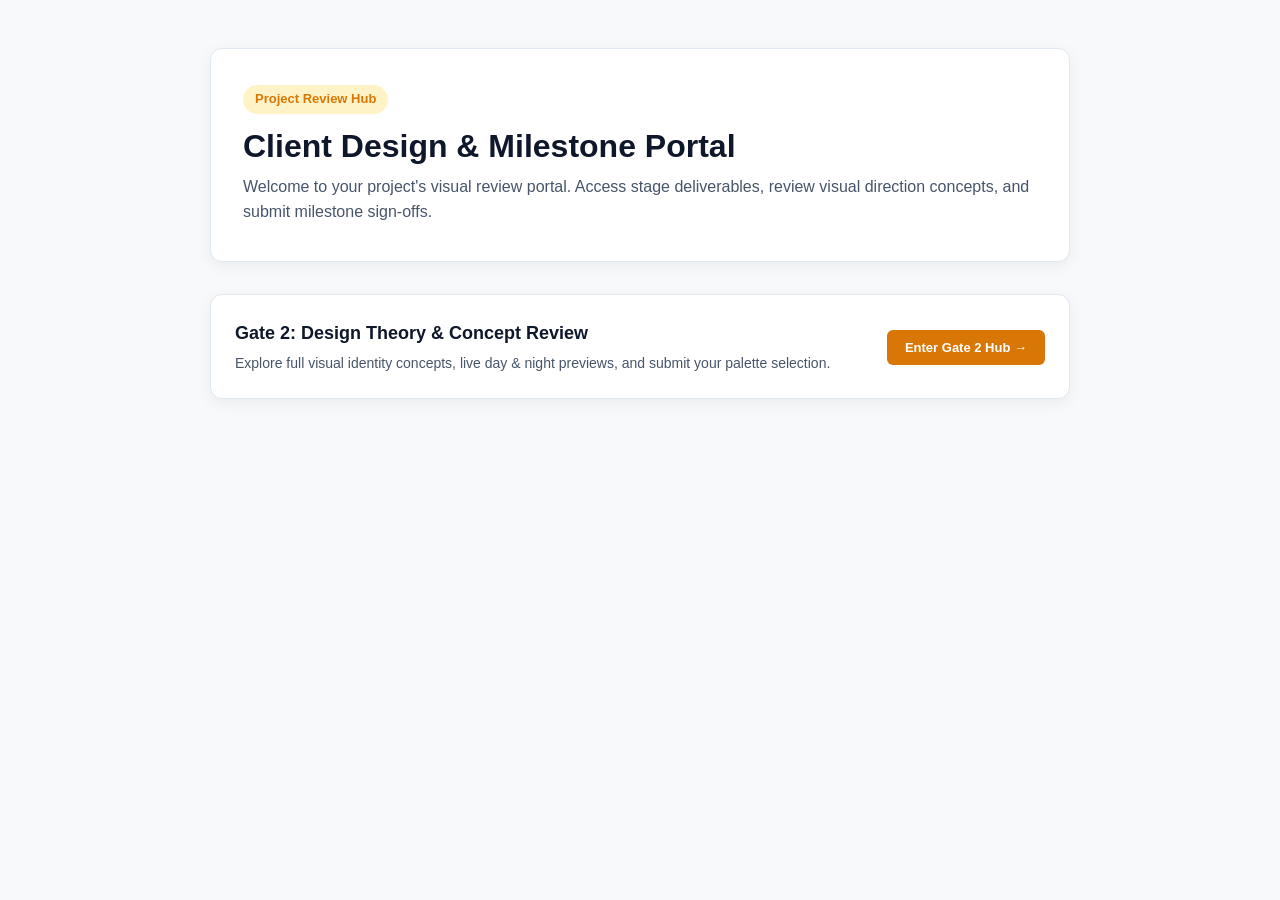
==== project-docs/client-review/index.html @ 68674e66 "feat(review): initialize portfolio repository with Gate 2 client review and GitHub Pages deployment" ====
<!DOCTYPE html>
<html lang="en">
<head>
  <meta charset="UTF-8">
  <meta name="viewport" content="width=device-width, initial-scale=1.0">
  <title>Client Review Portal</title>
  <style>
    *, *::before, *::after { box-sizing: border-box; margin: 0; padding: 0; }
    :root {
      --font-sans: -apple-system, BlinkMacSystemFont, "Segoe UI", Roboto, Helvetica, Arial, sans-serif;
      --bg: #F8F9FA;
      --surface: #FFFFFF;
      --border: #E2E8F0;
      --text: #0F172A;
      --text-muted: #475569;
      --accent: #D97706;
      --accent-soft: #FEF3C7;
      --radius: 12px;
      --shadow: 0 4px 16px rgba(15, 23, 42, 0.06);
    }
    body { font-family: var(--font-sans); background: var(--bg); color: var(--text); line-height: 1.6; padding: 48px 20px 80px; }
    .wrapper { max-width: 860px; margin: 0 auto; }
    .header { background: var(--surface); border: 1px solid var(--border); border-radius: var(--radius); padding: 36px 32px; box-shadow: var(--shadow); margin-bottom: 32px; }
    .badge { display: inline-block; background: var(--accent-soft); color: var(--accent); font-size: 13px; font-weight: 700; padding: 4px 12px; border-radius: 999px; margin-bottom: 12px; }
    h1 { font-size: 32px; font-weight: 800; line-height: 1.25; margin-bottom: 8px; }
    .lead { font-size: 16px; color: var(--text-muted); }
    .gates-list { display: flex; flex-direction: column; gap: 16px; }
    .gate-item { background: var(--surface); border: 1px solid var(--border); border-radius: var(--radius); padding: 24px; box-shadow: var(--shadow); display: flex; align-items: center; justify-content: space-between; }
    .gate-info h3 { font-size: 18px; font-weight: 700; margin-bottom: 4px; }
    .gate-info p { font-size: 14px; color: var(--text-muted); }
    .gate-link { background: var(--accent); color: #FFFFFF; font-weight: 700; font-size: 13px; padding: 10px 18px; border-radius: 6px; text-decoration: none; }
  </style>
</head>
<body>
  <div class="wrapper">
    <div class="header">
      <span class="badge">Project Review Hub</span>
      <h1>Client Design & Milestone Portal</h1>
      <p class="lead">Welcome to your project's visual review portal. Access stage deliverables, review visual direction concepts, and submit milestone sign-offs.</p>
    </div>

    <div class="gates-list">
      <div class="gate-item">
        <div class="gate-info">
          <h3>Gate 2: Design Theory & Concept Review</h3>
          <p>Explore full visual identity concepts, live day & night previews, and submit your palette selection.</p>
        </div>
        <div>
          <a href="gate-2-design-theory/index.html" class="gate-link">Enter Gate 2 Hub →</a>
        </div>
      </div>
    </div>
  </div>
</body>
</html>
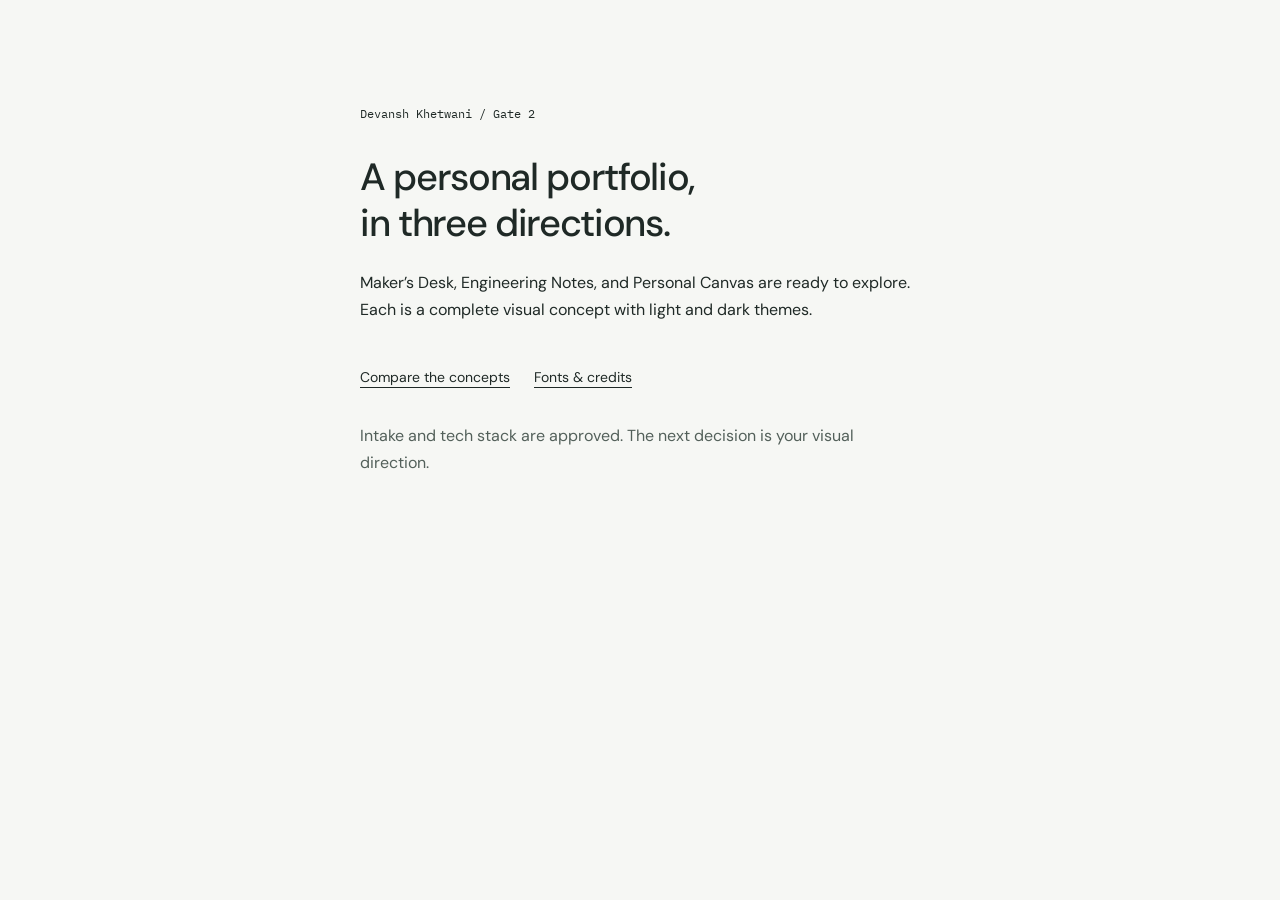
==== commit 1c3e7fa3: "feat(review): publish Gate 2 design concepts to GitHub Pages and setup multi-tool AI configuration" ====
--- a/project-docs/client-review/index.html
+++ b/project-docs/client-review/index.html
@@ -1,55 +1 @@
-<!DOCTYPE html>
-<html lang="en">
-<head>
-  <meta charset="UTF-8">
-  <meta name="viewport" content="width=device-width, initial-scale=1.0">
-  <title>Client Review Portal</title>
-  <style>
-    *, *::before, *::after { box-sizing: border-box; margin: 0; padding: 0; }
-    :root {
-      --font-sans: -apple-system, BlinkMacSystemFont, "Segoe UI", Roboto, Helvetica, Arial, sans-serif;
-      --bg: #F8F9FA;
-      --surface: #FFFFFF;
-      --border: #E2E8F0;
-      --text: #0F172A;
-      --text-muted: #475569;
-      --accent: #D97706;
-      --accent-soft: #FEF3C7;
-      --radius: 12px;
-      --shadow: 0 4px 16px rgba(15, 23, 42, 0.06);
-    }
-    body { font-family: var(--font-sans); background: var(--bg); color: var(--text); line-height: 1.6; padding: 48px 20px 80px; }
-    .wrapper { max-width: 860px; margin: 0 auto; }
-    .header { background: var(--surface); border: 1px solid var(--border); border-radius: var(--radius); padding: 36px 32px; box-shadow: var(--shadow); margin-bottom: 32px; }
-    .badge { display: inline-block; background: var(--accent-soft); color: var(--accent); font-size: 13px; font-weight: 700; padding: 4px 12px; border-radius: 999px; margin-bottom: 12px; }
-    h1 { font-size: 32px; font-weight: 800; line-height: 1.25; margin-bottom: 8px; }
-    .lead { font-size: 16px; color: var(--text-muted); }
-    .gates-list { display: flex; flex-direction: column; gap: 16px; }
-    .gate-item { background: var(--surface); border: 1px solid var(--border); border-radius: var(--radius); padding: 24px; box-shadow: var(--shadow); display: flex; align-items: center; justify-content: space-between; }
-    .gate-info h3 { font-size: 18px; font-weight: 700; margin-bottom: 4px; }
-    .gate-info p { font-size: 14px; color: var(--text-muted); }
-    .gate-link { background: var(--accent); color: #FFFFFF; font-weight: 700; font-size: 13px; padding: 10px 18px; border-radius: 6px; text-decoration: none; }
-  </style>
-</head>
-<body>
-  <div class="wrapper">
-    <div class="header">
-      <span class="badge">Project Review Hub</span>
-      <h1>Client Design & Milestone Portal</h1>
-      <p class="lead">Welcome to your project's visual review portal. Access stage deliverables, review visual direction concepts, and submit milestone sign-offs.</p>
-    </div>
-
-    <div class="gates-list">
-      <div class="gate-item">
-        <div class="gate-info">
-          <h3>Gate 2: Design Theory & Concept Review</h3>
-          <p>Explore full visual identity concepts, live day & night previews, and submit your palette selection.</p>
-        </div>
-        <div>
-          <a href="gate-2-design-theory/index.html" class="gate-link">Enter Gate 2 Hub →</a>
-        </div>
-      </div>
-    </div>
-  </div>
-</body>
-</html>
+<!doctype html><html lang="en"><head><meta charset="utf-8"><meta name="viewport" content="width=device-width,initial-scale=1"><meta name="robots" content="noindex,nofollow"><title>Devansh Khetwani — Portfolio design review</title><link rel="stylesheet" href="assets/fonts/fonts.css"><link rel="stylesheet" href="assets/reference.css"><style>:root{--bg:#F6F7F4;--surface:#FFFFFF;--soft:#E1E8DF;--text:#1F2926;--muted:#53605A;--accent:#702B4A;--line:#BEC8C1}.portal{padding:80px 0}.portal h1{font-size:38px}.portal p{margin-top:24px}.portal .links{margin-top:32px}</style></head><body><a href="#main" class="skip">Skip to content</a><main class="compact portal" id="main"><p class="mono">Devansh Khetwani / Gate 2</p><h1 style="margin-top:32px">A personal portfolio,<br>in three directions.</h1><p>Maker’s Desk, Engineering Notes, and Personal Canvas are ready to explore. Each is a complete visual concept with light and dark themes.</p><div class="links"><a href="gate-2-design-theory/index.html">Compare the concepts</a><a href="credits.html">Fonts &amp; credits</a></div><p class="muted">Intake and tech stack are approved. The next decision is your visual direction.</p></main></body></html>
--- a/project-docs/client-review/assets/fonts/fonts.css
+++ b/project-docs/client-review/assets/fonts/fonts.css
@@ -0,0 +1,92 @@
+@font-face {
+  font-family: 'Bricolage Grotesque';
+  font-style: normal;
+  font-weight: 400;
+  font-stretch: 100%;
+  font-display: swap;
+  src: url(BricolageGrotesque-1.woff2) format('woff2');
+  unicode-range: U+0000-00FF, U+0131, U+0152-0153, U+02BB-02BC, U+02C6, U+02DA, U+02DC, U+0304, U+0308, U+0329, U+2000-206F, U+20AC, U+2122, U+2191, U+2193, U+2212, U+2215, U+FEFF, U+FFFD;
+}
+@font-face {
+  font-family: 'Bricolage Grotesque';
+  font-style: normal;
+  font-weight: 500;
+  font-stretch: 100%;
+  font-display: swap;
+  src: url(BricolageGrotesque-1.woff2) format('woff2');
+  unicode-range: U+0000-00FF, U+0131, U+0152-0153, U+02BB-02BC, U+02C6, U+02DA, U+02DC, U+0304, U+0308, U+0329, U+2000-206F, U+20AC, U+2122, U+2191, U+2193, U+2212, U+2215, U+FEFF, U+FFFD;
+}
+@font-face {
+  font-family: 'Bricolage Grotesque';
+  font-style: normal;
+  font-weight: 600;
+  font-stretch: 100%;
+  font-display: swap;
+  src: url(BricolageGrotesque-1.woff2) format('woff2');
+  unicode-range: U+0000-00FF, U+0131, U+0152-0153, U+02BB-02BC, U+02C6, U+02DA, U+02DC, U+0304, U+0308, U+0329, U+2000-206F, U+20AC, U+2122, U+2191, U+2193, U+2212, U+2215, U+FEFF, U+FFFD;
+}
+@font-face {
+  font-family: 'Bricolage Grotesque';
+  font-style: normal;
+  font-weight: 700;
+  font-stretch: 100%;
+  font-display: swap;
+  src: url(BricolageGrotesque-1.woff2) format('woff2');
+  unicode-range: U+0000-00FF, U+0131, U+0152-0153, U+02BB-02BC, U+02C6, U+02DA, U+02DC, U+0304, U+0308, U+0329, U+2000-206F, U+20AC, U+2122, U+2191, U+2193, U+2212, U+2215, U+FEFF, U+FFFD;
+}
+@font-face {
+  font-family: 'DM Sans';
+  font-style: normal;
+  font-weight: 400;
+  font-display: swap;
+  src: url(DMSans-1.woff2) format('woff2');
+  unicode-range: U+0000-00FF, U+0131, U+0152-0153, U+02BB-02BC, U+02C6, U+02DA, U+02DC, U+0304, U+0308, U+0329, U+2000-206F, U+20AC, U+2122, U+2191, U+2193, U+2212, U+2215, U+FEFF, U+FFFD;
+}
+@font-face {
+  font-family: 'DM Sans';
+  font-style: normal;
+  font-weight: 500;
+  font-display: swap;
+  src: url(DMSans-1.woff2) format('woff2');
+  unicode-range: U+0000-00FF, U+0131, U+0152-0153, U+02BB-02BC, U+02C6, U+02DA, U+02DC, U+0304, U+0308, U+0329, U+2000-206F, U+20AC, U+2122, U+2191, U+2193, U+2212, U+2215, U+FEFF, U+FFFD;
+}
+@font-face {
+  font-family: 'DM Sans';
+  font-style: normal;
+  font-weight: 600;
+  font-display: swap;
+  src: url(DMSans-1.woff2) format('woff2');
+  unicode-range: U+0000-00FF, U+0131, U+0152-0153, U+02BB-02BC, U+02C6, U+02DA, U+02DC, U+0304, U+0308, U+0329, U+2000-206F, U+20AC, U+2122, U+2191, U+2193, U+2212, U+2215, U+FEFF, U+FFFD;
+}
+@font-face {
+  font-family: 'DM Sans';
+  font-style: normal;
+  font-weight: 700;
+  font-display: swap;
+  src: url(DMSans-1.woff2) format('woff2');
+  unicode-range: U+0000-00FF, U+0131, U+0152-0153, U+02BB-02BC, U+02C6, U+02DA, U+02DC, U+0304, U+0308, U+0329, U+2000-206F, U+20AC, U+2122, U+2191, U+2193, U+2212, U+2215, U+FEFF, U+FFFD;
+}
+@font-face {
+  font-family: 'IBM Plex Mono';
+  font-style: normal;
+  font-weight: 400;
+  font-display: swap;
+  src: url(IBMPlexMono-1.woff2) format('woff2');
+  unicode-range: U+0000-00FF, U+0131, U+0152-0153, U+02BB-02BC, U+02C6, U+02DA, U+02DC, U+0304, U+0308, U+0329, U+2000-206F, U+20AC, U+2122, U+2191, U+2193, U+2212, U+2215, U+FEFF, U+FFFD;
+}
+@font-face {
+  font-family: 'IBM Plex Mono';
+  font-style: normal;
+  font-weight: 500;
+  font-display: swap;
+  src: url(IBMPlexMono-2.woff2) format('woff2');
+  unicode-range: U+0000-00FF, U+0131, U+0152-0153, U+02BB-02BC, U+02C6, U+02DA, U+02DC, U+0304, U+0308, U+0329, U+2000-206F, U+20AC, U+2122, U+2191, U+2193, U+2212, U+2215, U+FEFF, U+FFFD;
+}
+@font-face {
+  font-family: 'Instrument Serif';
+  font-style: normal;
+  font-weight: 400;
+  font-display: swap;
+  src: url(InstrumentSerif-1.woff2) format('woff2');
+  unicode-range: U+0000-00FF, U+0131, U+0152-0153, U+02BB-02BC, U+02C6, U+02DA, U+02DC, U+0304, U+0308, U+0329, U+2000-206F, U+20AC, U+2122, U+2191, U+2193, U+2212, U+2215, U+FEFF, U+FFFD;
+}
--- a/project-docs/client-review/assets/reference.css
+++ b/project-docs/client-review/assets/reference.css
@@ -0,0 +1,11 @@
+*{box-sizing:border-box}html{scroll-behavior:smooth;scroll-padding-top:24px}body{margin:0;background:var(--bg);color:var(--text);font:16px/1.65 'DM Sans',sans-serif}h1,h2,h3,p,figure{margin:0}h1,h2,h3{font-weight:500;letter-spacing:-.035em;line-height:1.2}h1{font-size:38px}h2{font-size:20px}h3{font-size:17px}a{color:inherit;text-underline-offset:5px}button,textarea{font:inherit}button{cursor:pointer;color:inherit}a:focus-visible,button:focus-visible,summary:focus-visible,textarea:focus-visible{outline:2px solid var(--accent);outline-offset:5px}button{min-height:44px;border:1px solid var(--line);border-radius:30px;padding:8px 16px;background:var(--surface)}button:hover{background:var(--soft)}.skip{position:fixed;top:-100px;left:16px;z-index:50;background:var(--surface);padding:12px}.skip:focus{top:12px}.review-bar{font-size:12px;display:flex;justify-content:space-between;align-items:center;gap:16px;padding:8px 24px;border-bottom:1px solid var(--line);color:var(--muted);background:var(--surface)}.review-bar a{display:inline-flex;align-items:center;min-height:44px}.mono{font:12px/1.6 'IBM Plex Mono',monospace}.muted,.section-label{color:var(--muted)}.section-label{font-size:13px;font-weight:400;letter-spacing:0}.compact{width:min(560px,calc(100% - 40px));margin:auto}.identity-row{display:flex;align-items:center;justify-content:space-between;gap:24px}.identity{display:flex;align-items:center;gap:16px;text-decoration:none;line-height:1.35}.identity strong{font-size:15px;font-weight:500}.identity small{display:block;font-size:13px;color:var(--muted);margin-top:3px}.monogram{width:44px;height:52px;display:grid;place-items:center;flex:none}.monogram svg{width:32px;height:48px}.byline{font-size:13px;color:var(--muted)}.intro{font-size:22px;line-height:1.5;letter-spacing:-.035em}.intro a{color:var(--accent)}.section{margin-top:64px}.section>h2{margin-bottom:24px}.links{display:flex;flex-wrap:wrap;gap:24px;margin-top:24px}.links a{min-height:44px;display:inline-flex;align-items:center;font-size:14px}.quiet-link{color:var(--accent)}.status{font-size:12px;color:var(--muted);display:inline-flex;align-items:center;gap:7px}.status:before{content:'';width:5px;height:5px;border-radius:50%;background:var(--accent)}.work-list{display:grid;gap:0}.work-item{padding:24px 0;border-bottom:1px solid var(--line)}.work-head{display:flex;justify-content:space-between;align-items:baseline;gap:20px}.work-item p{font-size:16px;color:var(--muted);margin-top:12px}.work-item time{font-size:12px;color:var(--muted);white-space:nowrap}.work-item .role{font-size:13px;color:var(--muted);margin-top:3px}.project-detail{margin-top:10px}.project-detail summary{min-height:44px;display:list-item;cursor:pointer;font-size:13px;color:var(--accent);padding:10px 0}.project-detail p{margin:4px 0 12px;font-size:16px}.tags{display:flex;gap:12px;flex-wrap:wrap;font-size:11px;font-family:'IBM Plex Mono';color:var(--muted);margin-top:16px}.timeline{list-style:none;padding:0;margin:0}.timeline li{padding:20px 0;display:grid;grid-template-columns:106px 1fr;gap:20px}.timeline time,.timeline .date{font-size:12px;color:var(--muted)}.timeline p{font-size:16px;color:var(--muted);margin-top:8px}.timeline strong{font-size:16px;font-weight:500}.writing article{padding:22px 0;border-top:1px solid var(--line)}.writing h3{font-size:17px;line-height:1.45;letter-spacing:-.02em}.writing .draft{font-size:11px;color:var(--muted);margin-top:6px}.writing p{font-size:16px;color:var(--muted);margin-top:10px}.contact{margin:64px 0 0;padding-top:32px;border-top:1px solid var(--line)}.contact h2{font-size:22px}.contact p{margin-top:16px;color:var(--muted)}.contact a{overflow-wrap:anywhere}.footer{padding:44px 0 48px;display:flex;justify-content:space-between;gap:20px;font-size:12px;color:var(--muted)}.footer a{min-height:44px;display:inline-flex;align-items:center}.footer nav{display:flex;gap:16px}.footer span{padding-top:12px}.app-icon{display:grid;place-items:center;width:76px;height:76px;border-radius:19px;box-shadow:inset 0 1px 1px #ffffff70,0 3px 5px #00000012;flex:none}.app-icon svg{width:40px;height:40px}.business-icon{background:#44644C;color:#FFFFFF}.campus-icon{background:#D2AE64;color:#322811}.pdf-icon{background:#B7C6E4;color:#223961}.agency-icon{background:#B68885;color:#321E24}.icon-stack{position:relative;width:130px;height:100px}.icon-stack .app-icon{position:absolute;width:64px;height:64px;top:12px;left:28px;transform:rotate(-12deg)}.icon-stack .app-icon:nth-child(2){left:64px;top:28px;transform:rotate(10deg)}.icon-stack .app-icon svg{width:32px;height:32px}.glyph-strip{display:flex;align-items:center;gap:20px}.review-panel{width:min(720px,calc(100% - 40px));margin:48px auto 64px;padding:28px;background:var(--surface);border:1px solid var(--line);border-radius:16px;font-size:14px}.review-panel h2{font-size:22px}.review-panel p{margin-top:16px}.review-panel .lead{font-size:16px;line-height:1.6}.review-panel>details>summary{cursor:pointer;font-size:15px;min-height:44px;padding:8px 0}.review-panel details[open]>summary{margin-bottom:16px}.swatches{display:flex;gap:16px;flex-wrap:wrap;margin:24px 0}.swatch{display:flex;align-items:center;gap:8px;font-size:11px}.swatch i{height:22px;width:22px;border:1px solid var(--muted);background:var(--swatch);border-radius:50%}.decision label{display:block;margin:24px 0 8px;font-size:14px}.decision textarea{width:100%;min-height:120px;resize:vertical;background:var(--bg);color:var(--text);border:1px solid var(--muted);border-radius:8px;padding:14px;font-size:16px}.decision .actions{display:flex;align-items:center;gap:20px;flex-wrap:wrap;margin-top:20px}.decision .copy-decision{background:var(--text);color:var(--bg);border:0}.copy-status{min-height:24px}.review-details p{font-size:14px}.preview-note{color:var(--muted);font-size:12px}
+/* Maker's Desk: a compact profile opening into a quiet product shelf. */
+.maker .profile{padding-top:60px}.maker .maker-title{display:flex;align-items:center;justify-content:space-between;gap:18px;margin:52px 0 44px;font-size:36px;font-weight:400;letter-spacing:-.05em;white-space:nowrap}.maker-title .rule{height:1px;background:var(--muted);opacity:.5;flex:1}.maker-title .serif{font-family:'Instrument Serif';font-size:42px;letter-spacing:-.02em}.maker .intro{font-size:22px}.maker .profile .links{margin-top:18px}.maker .shelf-heading{margin:44px 0 18px}.product-shelf{border-top:1px solid var(--line);border-bottom:1px solid var(--line);background-image:linear-gradient(to right,var(--line) 1px,transparent 1px);background-size:calc(100% / 12) 100%;margin-top:0;padding:40px 0 32px}.shelf-grid{display:grid;grid-template-columns:1fr 1fr;gap:28px}.shelf-group{text-decoration:none;display:block;text-align:center}.shelf-box{border:1px solid var(--shelf-border,var(--line));border-radius:42px;background:var(--soft);padding:30px 20px;display:flex;justify-content:center;align-items:center;min-height:166px}.shelf-caption{display:flex;justify-content:center;gap:12px;margin-top:16px;font-size:14px}.shelf-caption small{font-family:'IBM Plex Mono';color:var(--muted);font-size:11px;padding-top:3px}.shelf-group:hover .app-icon{transform:translateY(-4px)}.shelf-group .app-icon{transition:transform .18s ease}.maker .section{margin-top:48px}.maker .work-item{padding:20px 0}.maker .work-item:first-child{padding-top:0}.maker .timeline li{border-bottom:1px solid var(--line)}.maker .footer{padding-bottom:24px}
+/* Engineering Notes: a narrow personal narrative, with quiet marginalia. */
+.notebook{background-image:linear-gradient(to right,transparent calc(50% - 311px),var(--line) calc(50% - 311px),var(--line) calc(50% - 310px),transparent calc(50% - 310px),transparent calc(50% + 310px),var(--line) calc(50% + 310px),var(--line) calc(50% + 311px),transparent calc(50% + 311px))}.notebook .compact{width:min(580px,calc(100% - 48px))}.notebook .profile{padding-top:64px}.notebook .identity-art{position:relative;height:100px;width:160px;margin-left:-12px}.identity-art .small-paper{position:absolute;width:68px;height:82px;left:20px;top:10px;border-radius:8px;background:var(--soft);border:1px solid var(--line);transform:rotate(-13deg);padding:12px}.identity-art .small-paper:nth-child(2){transform:rotate(9deg);left:68px;top:17px;background:var(--surface)}.small-paper span{display:block;height:3px;background:var(--muted);margin-top:8px;opacity:.45}.small-paper b{font:24px 'Instrument Serif';color:var(--accent)}.notebook .identity-row{align-items:center;margin:8px 0 44px}.notebook .monogram{display:none}.notebook h1{font-size:24px;line-height:1.55;font-weight:400;letter-spacing:-.035em}.notebook .intro-sub{font-size:15px;color:var(--muted);margin-top:24px}.notebook .aside-note{position:absolute;left:calc(50% + 355px);top:275px;max-width:150px;font-size:12px;color:var(--muted)}.notebook .aside-note a{display:block;min-height:44px;padding-top:10px}.notebook .divider-study{height:76px;margin:36px 0 12px;display:flex;align-items:center;gap:0;position:relative}.divider-study span{height:1px;background:var(--line);flex:1}.divider-study svg{width:100px;height:64px;color:var(--accent)}.notebook .work-item{border-bottom:0;padding:28px 0}.notebook .work-head h3{font-size:16px}.notebook .work-item p{font-size:16px}.notebook .section{margin-top:40px}.notebook .section-label{margin-bottom:4px}.notebook .timeline{margin-top:12px}.notebook .timeline li{padding:24px 0}.notebook .footer{padding-bottom:24px}.notebook .review-panel{background:var(--surface)}
+/* Personal Canvas: one centered personal introduction and a tactile navigation dock. */
+.canvas-personal .canvas-stage{min-height:760px;min-height:calc(100svh - 62px);padding:28px 24px 40px;display:flex;flex-direction:column;align-items:center;justify-content:space-between}.canvas-controls{display:flex;align-items:center;gap:4px;border:1px solid var(--line);border-radius:30px;padding:0 6px;background:var(--surface)}.canvas-controls button{border:0;background:transparent;font-size:12px}.canvas-controls a{min-height:44px;padding:10px 16px;text-decoration:none;display:flex;align-items:center;font-size:12px;border-left:1px solid var(--line)}.canvas-intro{text-align:center;max-width:760px;padding:58px 0 48px}.personal-seal{width:94px;height:94px;border-radius:50%;display:grid;place-items:center;margin:0 auto 20px;background:var(--soft);border:1px solid var(--line)}.personal-seal svg{width:42px;height:58px}.canvas-intro .name{font-size:17px;margin-bottom:36px}.canvas-personal h1{font-size:52px;line-height:1.08;font-weight:400;letter-spacing:-.045em;max-width:18ch;margin:auto}.canvas-intro .intro-sub{font-size:16px;max-width:44ch;color:var(--muted);margin:24px auto 0}.dock{display:flex;gap:12px;align-items:center;padding:12px 16px;border-radius:24px;background:var(--surface);border:1px solid var(--line);box-shadow:0 12px 28px #0000000c}.dock a{display:flex;flex-direction:column;align-items:center;gap:6px;text-decoration:none;font-size:11px;color:var(--muted);min-width:58px}.dock .app-icon{width:54px;height:54px;border-radius:14px;transition:transform .2s ease}.dock .app-icon svg{width:28px;height:28px}.dock a:hover .app-icon{transform:translateY(-6px)}.dock-divider{width:1px;height:48px;background:var(--line);margin:0 4px}.mail-icon{background:#567D9C;color:#FFFFFF}.about-icon{background:#272C28;color:#FFFFFF}.writing-icon{background:#D4BA80;color:#372D18}.canvas-personal .below-canvas{width:min(760px,calc(100% - 40px));margin:auto}.canvas-personal .section{margin-top:72px}.canvas-personal .section>h2{font-size:25px;letter-spacing:-.035em}.canvas-project{display:grid;grid-template-columns:92px 1fr;gap:24px;padding:28px 0;border-bottom:1px solid var(--line)}.canvas-project .app-icon{width:68px;height:68px;border-radius:18px}.canvas-project p{margin-top:12px;color:var(--muted)}.canvas-project h3{font-size:20px}.canvas-project .status{margin-top:6px}.canvas-personal .about-grid{display:grid;grid-template-columns:1fr 1fr;gap:56px}.canvas-personal .about-grid>p{color:var(--muted)}.canvas-personal .timeline li{grid-template-columns:84px 1fr;gap:16px;padding:0 0 28px}.canvas-personal .timeline li p{font-size:14px}.canvas-personal .writing{display:grid;grid-template-columns:1fr 1fr;gap:24px}.canvas-personal .writing article{border-top:1px solid var(--line)}
+@media(max-width:1050px){.notebook .aside-note{display:none}}
+@media(max-width:700px){.review-bar{padding:6px 20px;gap:12px;flex-wrap:wrap}.review-bar span{font-size:11px}.identity-row{gap:12px}.identity-row button{font-size:11px;padding:8px 12px}.compact{width:calc(100% - 40px)}.maker .profile,.notebook .profile{padding-top:36px}.maker .maker-title{font-size:27px;gap:12px;margin:36px 0 32px}.maker-title .serif{font-size:34px}.maker .intro{font-size:20px}.maker .shelf-heading{margin-top:32px}.product-shelf{padding:28px 0 24px;background-size:25% 100%}.shelf-grid{gap:16px}.shelf-box{padding:22px 8px;min-height:130px;border-radius:28px}.shelf-box .app-icon{width:56px;height:56px;border-radius:14px}.shelf-box .app-icon svg{width:28px;height:28px}.icon-stack{width:100px;height:78px}.icon-stack .app-icon{left:9px;top:2px}.icon-stack .app-icon:nth-child(2){left:42px;top:20px}.shelf-caption{font-size:12px;gap:6px}.shelf-caption small{font-size:10px}.work-head{gap:12px;align-items:flex-start}.work-head h3{font-size:16px}.work-item time{font-size:11px}.timeline li{grid-template-columns:82px 1fr;gap:16px}.timeline time,.timeline .date{font-size:11px}.footer{flex-direction:column;gap:4px;padding:28px 0}.footer nav{gap:24px}.notebook{background-image:none}.notebook .compact{width:calc(100% - 40px)}.notebook h1{font-size:22px}.notebook .identity-row{margin-bottom:32px}.notebook .section{margin-top:28px}.notebook .work-item{padding:24px 0}.notebook .intro-sub{font-size:15px}.review-panel{padding:22px;margin:32px auto 48px}.canvas-personal .canvas-stage{min-height:740px;padding:24px 20px 32px}.canvas-personal h1{font-size:clamp(34px,8vw,46px);max-width:17ch}.canvas-intro{padding:44px 0 36px}.canvas-intro .name{margin-bottom:28px}.canvas-intro .intro-sub{font-size:16px}.dock{gap:7px;padding:10px;border-radius:20px}.dock a{min-width:48px;font-size:10px}.dock .app-icon{width:45px;height:45px;border-radius:12px}.dock .app-icon svg{width:25px;height:25px}.dock-divider{margin:0 1px}.canvas-project{grid-template-columns:56px 1fr;gap:20px;padding:24px 0}.canvas-project .app-icon{width:50px;height:50px;border-radius:14px}.canvas-project .app-icon svg{width:27px;height:27px}.canvas-project h3{font-size:18px}.canvas-personal .about-grid{grid-template-columns:1fr;gap:32px}.canvas-personal .writing{grid-template-columns:1fr;gap:0}.canvas-personal .section{margin-top:48px}}
+@media(max-width:360px){.maker .maker-title{font-size:24px}.maker-title .serif{font-size:30px}.dock{gap:5px;padding:8px}.dock a{min-width:43px}.dock .app-icon{width:42px;height:44px}.identity strong{font-size:14px}.identity small{font-size:12px}.identity{gap:10px}.review-bar{column-gap:12px}.review-bar span{order:3;width:100%}}
+@media(prefers-reduced-motion:reduce){html{scroll-behavior:auto}*,*:before,*:after{animation:none!important;transition:none!important}}
